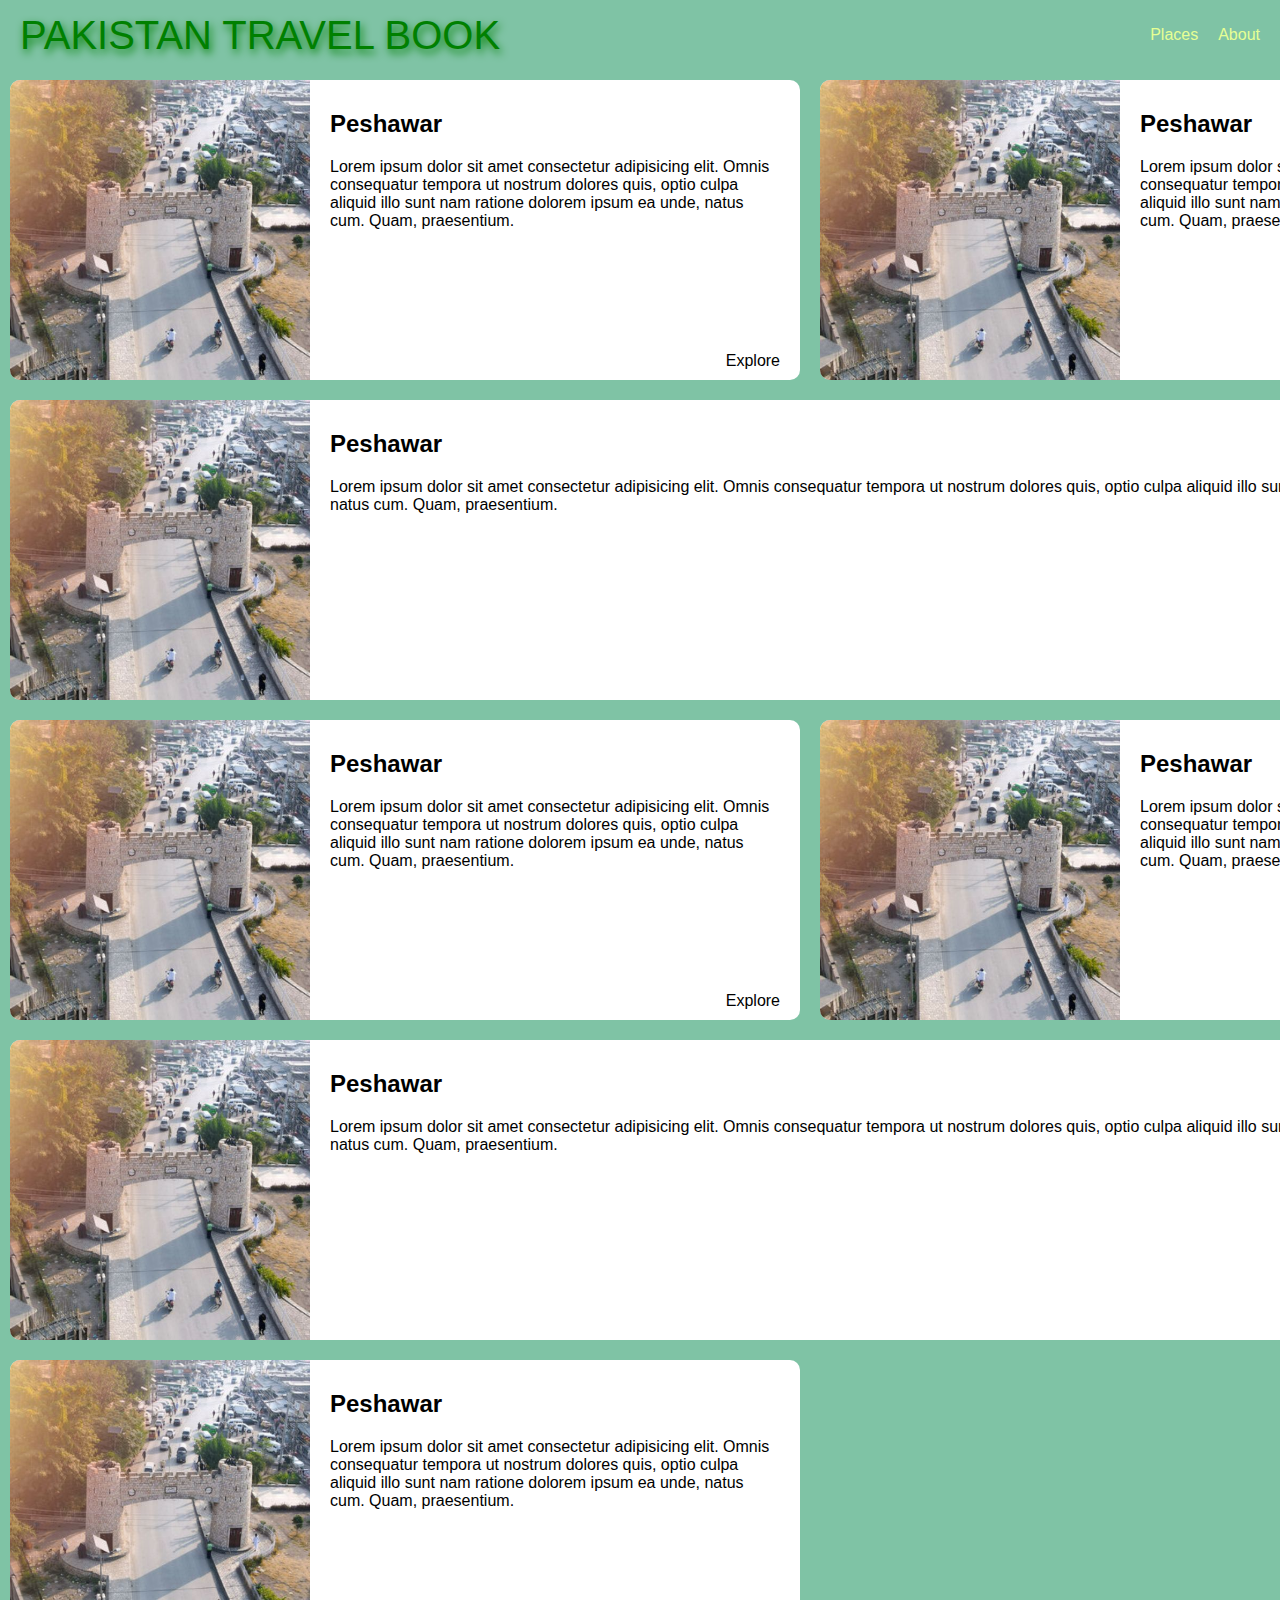
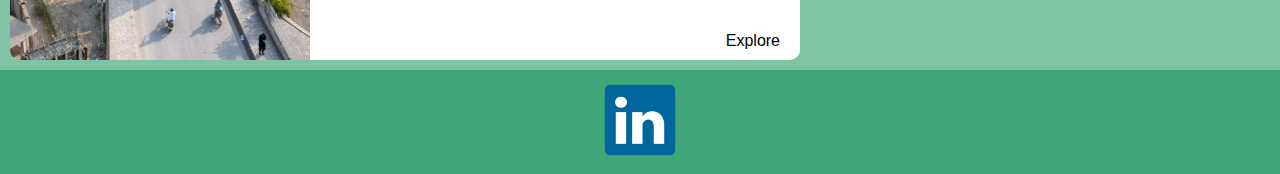
==== page2.html @ 88c08387 "all cards styled" ====
<!DOCTYPE html>
<html lang="en">
  <head>
    <meta charset="UTF-8" />
    <title>Pakistan Travel Book</title>
    <link rel="stylesheet" href="/shared.css" />
    <link rel="stylesheet" href="/page2.css" />
  </head>
  <body>
    <header>
      <div class="logo"><a href="index.html">Pakistan Travel Book</a></div>
      <nav>
        <ul>
          <li><a href="index.html">Places</a></li>
          <li><a href="index.html">About</a></li>
        </ul>
      </nav>
    </header>
    <main>
      <ul>
        <li>
          <img
            src="/assets/images/Peshawar2.jpg"
            alt="Photo of Babe Khyber Peshawar"
          />
          <div class="content">
            <div>
              <h2>Peshawar</h2>
              <p>
                Lorem ipsum dolor sit amet consectetur adipisicing elit. Omnis
                consequatur tempora ut nostrum dolores quis, optio culpa aliquid
                illo sunt nam ratione dolorem ipsum ea unde, natus cum. Quam,
                praesentium.
              </p>
            </div>
            <div class="explore">Explore</div>
          </div>
        </li>
        <li>
          <img
            src="/assets/images/Peshawar2.jpg"
            alt="Photo of Babe Khyber Peshawar"
          />
          <div class="content">
            <div>
              <h2>Peshawar</h2>
              <p>
                Lorem ipsum dolor sit amet consectetur adipisicing elit. Omnis
                consequatur tempora ut nostrum dolores quis, optio culpa aliquid
                illo sunt nam ratione dolorem ipsum ea unde, natus cum. Quam,
                praesentium.
              </p>
            </div>
            <div class="explore">Explore</div>
          </div>
        </li>
        <li>
          <img
            src="/assets/images/Peshawar2.jpg"
            alt="Photo of Babe Khyber Peshawar"
          />
          <div class="content">
            <div>
              <h2>Peshawar</h2>
              <p>
                Lorem ipsum dolor sit amet consectetur adipisicing elit. Omnis
                consequatur tempora ut nostrum dolores quis, optio culpa aliquid
                illo sunt nam ratione dolorem ipsum ea unde, natus cum. Quam,
                praesentium.
              </p>
            </div>
            <div class="explore">Explore</div>
          </div>
        </li>
        <li>
          <img
            src="/assets/images/Peshawar2.jpg"
            alt="Photo of Babe Khyber Peshawar"
          />
          <div class="content">
            <div>
              <h2>Peshawar</h2>
              <p>
                Lorem ipsum dolor sit amet consectetur adipisicing elit. Omnis
                consequatur tempora ut nostrum dolores quis, optio culpa aliquid
                illo sunt nam ratione dolorem ipsum ea unde, natus cum. Quam,
                praesentium.
              </p>
            </div>
            <div class="explore">Explore</div>
          </div>
        </li>
        <li>
          <img
            src="/assets/images/Peshawar2.jpg"
            alt="Photo of Babe Khyber Peshawar"
          />
          <div class="content">
            <div>
              <h2>Peshawar</h2>
              <p>
                Lorem ipsum dolor sit amet consectetur adipisicing elit. Omnis
                consequatur tempora ut nostrum dolores quis, optio culpa aliquid
                illo sunt nam ratione dolorem ipsum ea unde, natus cum. Quam,
                praesentium.
              </p>
            </div>
            <div class="explore">Explore</div>
          </div>
        </li>
        <li>
          <img
            src="/assets/images/Peshawar2.jpg"
            alt="Photo of Babe Khyber Peshawar"
          />
          <div class="content">
            <div>
              <h2>Peshawar</h2>
              <p>
                Lorem ipsum dolor sit amet consectetur adipisicing elit. Omnis
                consequatur tempora ut nostrum dolores quis, optio culpa aliquid
                illo sunt nam ratione dolorem ipsum ea unde, natus cum. Quam,
                praesentium.
              </p>
            </div>
            <div class="explore">Explore</div>
          </div>
        </li>
        <li>
          <img
            src="/assets/images/Peshawar2.jpg"
            alt="Photo of Babe Khyber Peshawar"
          />
          <div class="content">
            <div>
              <h2>Peshawar</h2>
              <p>
                Lorem ipsum dolor sit amet consectetur adipisicing elit. Omnis
                consequatur tempora ut nostrum dolores quis, optio culpa aliquid
                illo sunt nam ratione dolorem ipsum ea unde, natus cum. Quam,
                praesentium.
              </p>
            </div>
            <div class="explore">Explore</div>
          </div>
        </li>
      </ul>
    </main>
    <footer>
      <a href="https:www.linkedin.com/in/faizan-ahmad-25733b2b7"
        ><img src="/assets/icons/Linkedin-logo.png" alt="logo of linkedin"
      /></a>
    </footer>
  </body>
</html>
---- shared.css ----
body {
  font-family: "Montserrat", sans-serif;
  margin: 0;
}

header {
  position: absolute;
  width: 100%;
  box-sizing: border-box;
  display: flex;
  align-items: center;
  justify-content: space-between;
  padding: 10px 20px;
}

header ul {
  display: flex;
  flex-direction: row;
}

header li {
  margin-left: 20px;
}

header a {
  text-decoration: none;
  color: #e6ff94;
}

header a:hover {
  color: aqua;
}

.logo a {
  text-decoration: none;
  font-family: "Poetsen", sans-serif;
  color: green;
  font-size: 40px;
  text-transform: uppercase;
  text-shadow: 2px 4px 8px;
}

.logo a:hover {
  text-decoration: none;
  color: #006769;
  font-size: 40px;
  text-transform: uppercase;
  text-shadow: 2px 4px 8px;
}

ul {
  list-style: none;
}

footer {
  text-align: center;
  background-color: #40a578;
}

footer img {
  width: 80px;
  padding: 10px;
}
---- page2.css ----
body {
  background-color: #7fc3a5;
}

header {
  position: static;
}

li img {
  width: 300px;
  height: 300px;
  object-fit: cover;
}

main ul {
  margin: 0 auto;
  padding-inline-start: 0;
  padding: 10px 10px;
  width: 1600px;
  display: grid;
  grid-template-columns: 1fr 1fr;
  gap: 20px 20px;
}

main ul li {
  display: flex;
  margin: auto;
  background-color: white;
  border-radius: 10px;
  overflow: hidden;
}

main li:nth-of-type(3) {
  grid-column: 1 / 3;
}

main li:nth-of-type(6) {
  grid-column: 1 / 3;
}

.content {
  display: flex;
  flex-direction: column;
  justify-content: space-between;
  padding: 10px 20px;
}

.explore {
  text-align: end;
}
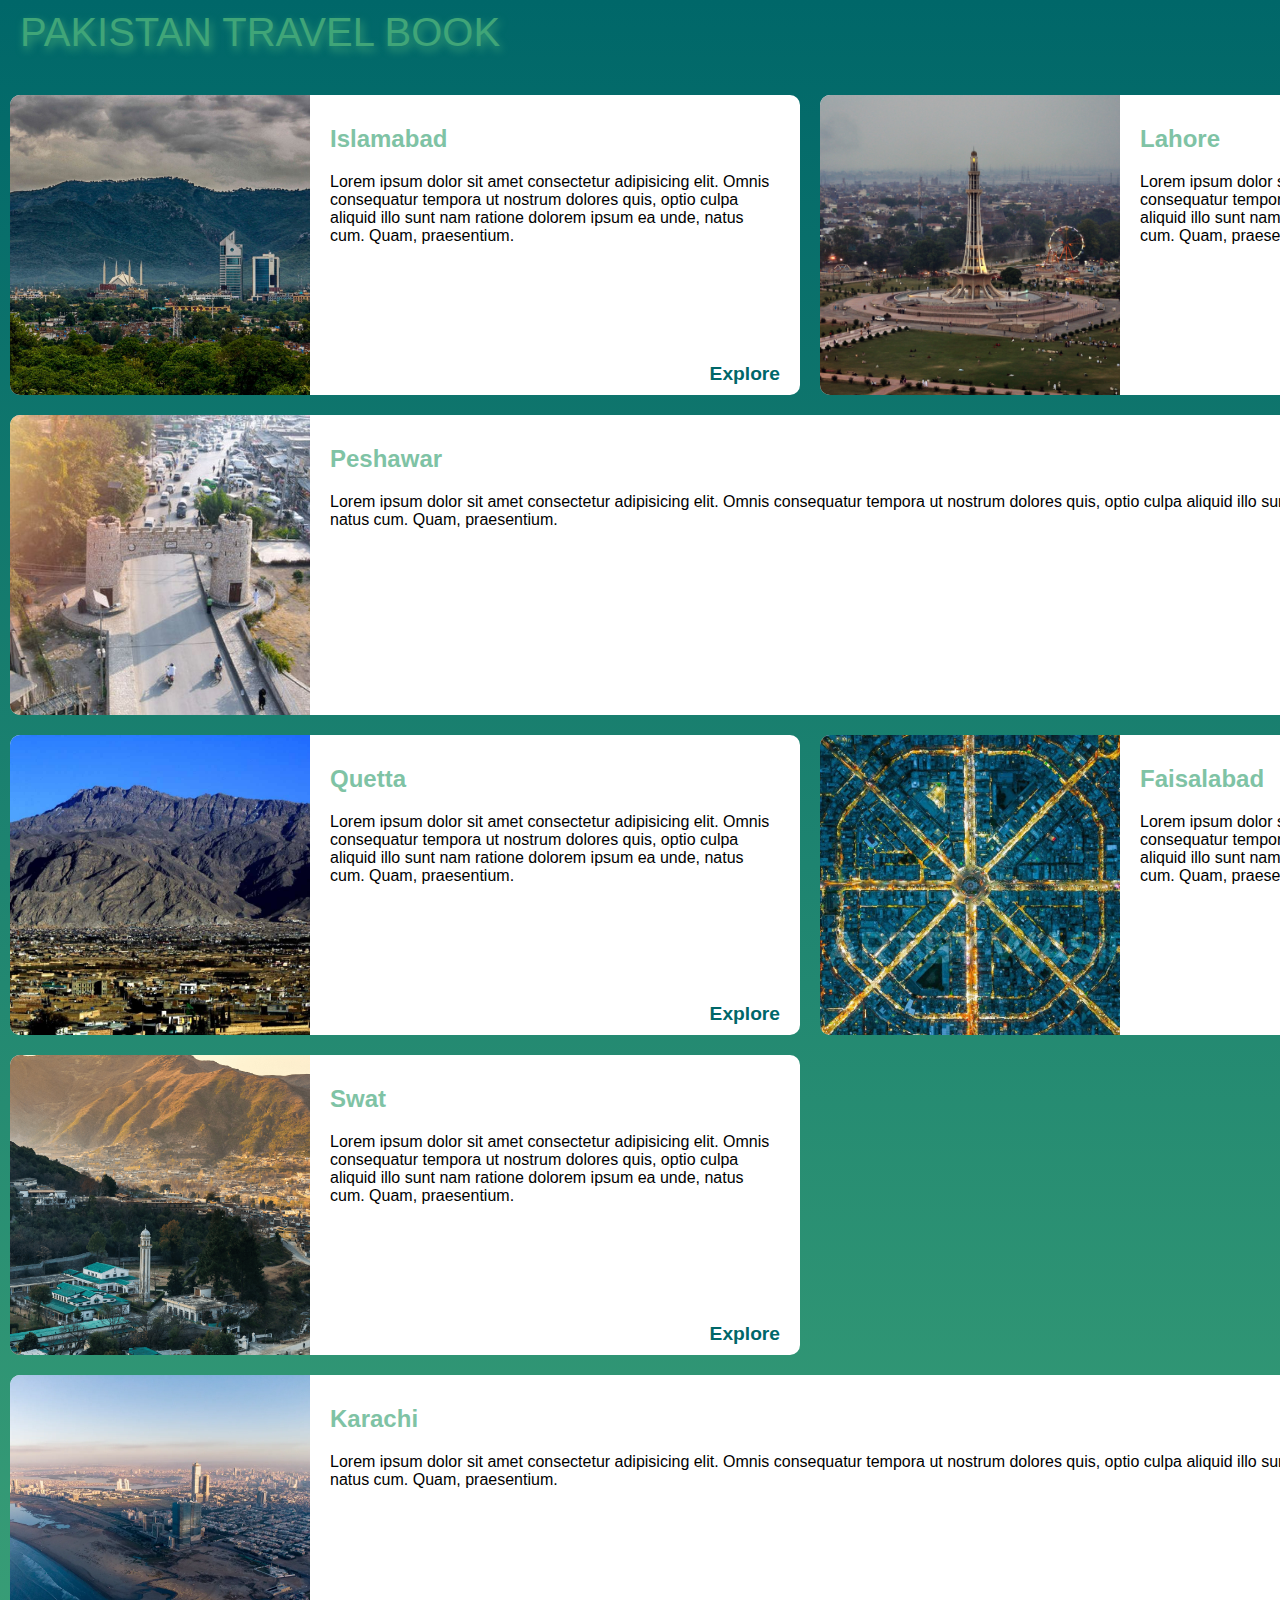
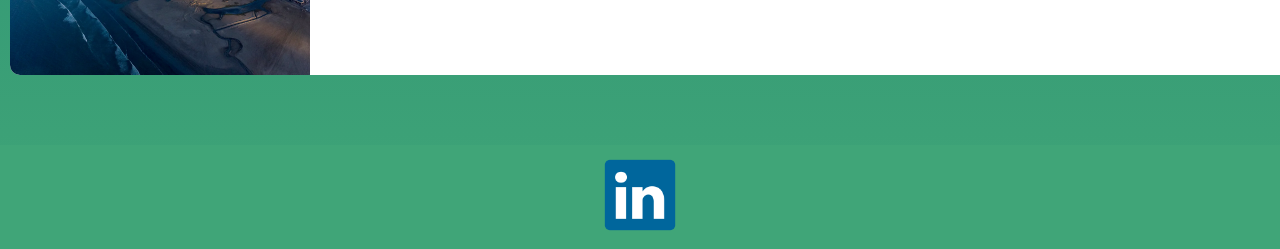
==== commit b7aeef2b: "everything styled" ====
--- a/page2.html
+++ b/page2.html
@@ -9,23 +9,17 @@
   <body>
     <header>
       <div class="logo"><a href="index.html">Pakistan Travel Book</a></div>
-      <nav>
-        <ul>
-          <li><a href="index.html">Places</a></li>
-          <li><a href="index.html">About</a></li>
-        </ul>
-      </nav>
     </header>
     <main>
       <ul>
         <li>
           <img
-            src="/assets/images/Peshawar2.jpg"
-            alt="Photo of Babe Khyber Peshawar"
+            src="/assets/images/Islamabad.jpg"
+            alt="Photo of aerial view of Islamabad"
           />
           <div class="content">
             <div>
-              <h2>Peshawar</h2>
+              <h2>Islamabad</h2>
               <p>
                 Lorem ipsum dolor sit amet consectetur adipisicing elit. Omnis
                 consequatur tempora ut nostrum dolores quis, optio culpa aliquid
@@ -33,7 +27,25 @@
                 praesentium.
               </p>
             </div>
-            <div class="explore">Explore</div>
+            <div class="explore"><a href="">Explore</a></div>
+          </div>
+        </li>
+        <li>
+          <img
+            src="/assets/images/Lahore.jpg"
+            alt="Photo Minar e Pakistan Lahore"
+          />
+          <div class="content">
+            <div>
+              <h2>Lahore</h2>
+              <p>
+                Lorem ipsum dolor sit amet consectetur adipisicing elit. Omnis
+                consequatur tempora ut nostrum dolores quis, optio culpa aliquid
+                illo sunt nam ratione dolorem ipsum ea unde, natus cum. Quam,
+                praesentium.
+              </p>
+            </div>
+            <div class="explore"><a href="">Explore</a></div>
           </div>
         </li>
         <li>
@@ -51,17 +63,14 @@
                 praesentium.
               </p>
             </div>
-            <div class="explore">Explore</div>
+            <div class="explore"><a href="">Explore</a></div>
           </div>
         </li>
         <li>
-          <img
-            src="/assets/images/Peshawar2.jpg"
-            alt="Photo of Babe Khyber Peshawar"
-          />
+          <img src="/assets/images/Quetta.png" alt="Photo of Quetta" />
           <div class="content">
             <div>
-              <h2>Peshawar</h2>
+              <h2>Quetta</h2>
               <p>
                 Lorem ipsum dolor sit amet consectetur adipisicing elit. Omnis
                 consequatur tempora ut nostrum dolores quis, optio culpa aliquid
@@ -69,17 +78,17 @@
                 praesentium.
               </p>
             </div>
-            <div class="explore">Explore</div>
+            <div class="explore"><a href="">Explore</a></div>
           </div>
         </li>
         <li>
           <img
-            src="/assets/images/Peshawar2.jpg"
+            src="/assets/images/Faisalabad.jpg"
             alt="Photo of Babe Khyber Peshawar"
           />
           <div class="content">
             <div>
-              <h2>Peshawar</h2>
+              <h2>Faisalabad</h2>
               <p>
                 Lorem ipsum dolor sit amet consectetur adipisicing elit. Omnis
                 consequatur tempora ut nostrum dolores quis, optio culpa aliquid
@@ -87,17 +96,14 @@
                 praesentium.
               </p>
             </div>
-            <div class="explore">Explore</div>
+            <div class="explore"><a href="">Explore</a></div>
           </div>
         </li>
         <li>
-          <img
-            src="/assets/images/Peshawar2.jpg"
-            alt="Photo of Babe Khyber Peshawar"
-          />
+          <img src="/assets/images/Swat.png" alt="Photo of Swat" />
           <div class="content">
             <div>
-              <h2>Peshawar</h2>
+              <h2>Swat</h2>
               <p>
                 Lorem ipsum dolor sit amet consectetur adipisicing elit. Omnis
                 consequatur tempora ut nostrum dolores quis, optio culpa aliquid
@@ -105,17 +111,14 @@
                 praesentium.
               </p>
             </div>
-            <div class="explore">Explore</div>
+            <div class="explore"><a href="">Explore</a></div>
           </div>
         </li>
         <li>
-          <img
-            src="/assets/images/Peshawar2.jpg"
-            alt="Photo of Babe Khyber Peshawar"
-          />
+          <img src="/assets/images/Karachi.webp" alt="Photo of Karachi" />
           <div class="content">
             <div>
-              <h2>Peshawar</h2>
+              <h2>Karachi</h2>
               <p>
                 Lorem ipsum dolor sit amet consectetur adipisicing elit. Omnis
                 consequatur tempora ut nostrum dolores quis, optio culpa aliquid
@@ -123,25 +126,7 @@
                 praesentium.
               </p>
             </div>
-            <div class="explore">Explore</div>
-          </div>
-        </li>
-        <li>
-          <img
-            src="/assets/images/Peshawar2.jpg"
-            alt="Photo of Babe Khyber Peshawar"
-          />
-          <div class="content">
-            <div>
-              <h2>Peshawar</h2>
-              <p>
-                Lorem ipsum dolor sit amet consectetur adipisicing elit. Omnis
-                consequatur tempora ut nostrum dolores quis, optio culpa aliquid
-                illo sunt nam ratione dolorem ipsum ea unde, natus cum. Quam,
-                praesentium.
-              </p>
-            </div>
-            <div class="explore">Explore</div>
+            <div class="explore"><a href="">Explore</a></div>
           </div>
         </li>
       </ul>
--- a/shared.css
+++ b/shared.css
@@ -24,7 +24,8 @@
 
 header a {
   text-decoration: none;
-  color: #e6ff94;
+  color: white;
+  font-size: 20px;
 }
 
 header a:hover {
@@ -34,7 +35,7 @@
 .logo a {
   text-decoration: none;
   font-family: "Poetsen", sans-serif;
-  color: green;
+  color: #40a578;
   font-size: 40px;
   text-transform: uppercase;
   text-shadow: 2px 4px 8px;
@@ -42,7 +43,7 @@
 
 .logo a:hover {
   text-decoration: none;
-  color: #006769;
+  color: white;
   font-size: 40px;
   text-transform: uppercase;
   text-shadow: 2px 4px 8px;
--- a/page2.css
+++ b/page2.css
@@ -1,5 +1,5 @@
 body {
-  background-color: #7fc3a5;
+  background: linear-gradient(180deg, #006769, #40a578);
 }
 
 header {
@@ -12,8 +12,13 @@
   object-fit: cover;
 }
 
+main ul li h2 {
+  color: #7fc3a5;
+  font-weight: bold;
+}
+
 main ul {
-  margin: 0 auto;
+  margin: 20px auto 60px auto;
   padding-inline-start: 0;
   padding: 10px 10px;
   width: 1600px;
@@ -34,7 +39,7 @@
   grid-column: 1 / 3;
 }
 
-main li:nth-of-type(6) {
+main li:nth-of-type(7) {
   grid-column: 1 / 3;
 }
 
@@ -48,3 +53,15 @@
 .explore {
   text-align: end;
 }
+
+.explore a {
+  text-decoration: none;
+  color: #006769;
+  font-size: larger;
+  font-weight: bold;
+}
+
+.explore a:hover {
+  color: aqua;
+  font-size: larger;
+}
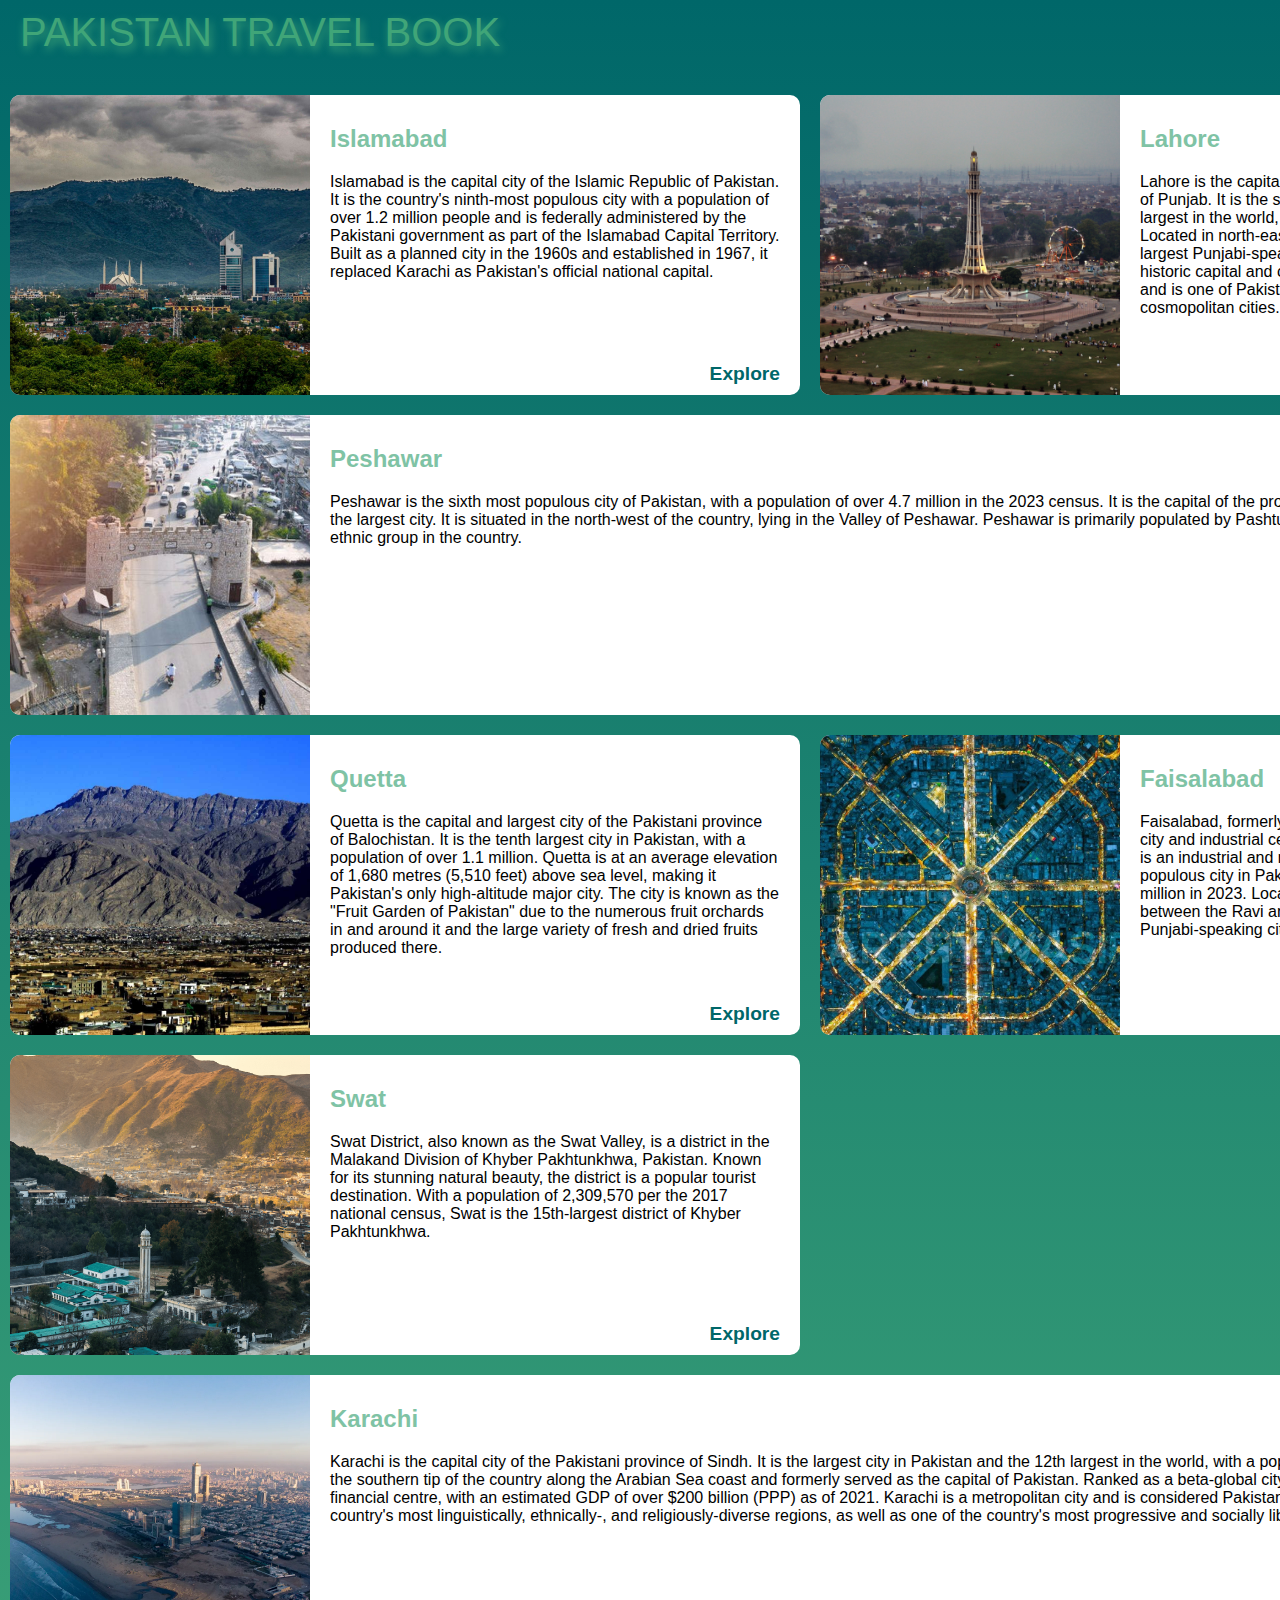
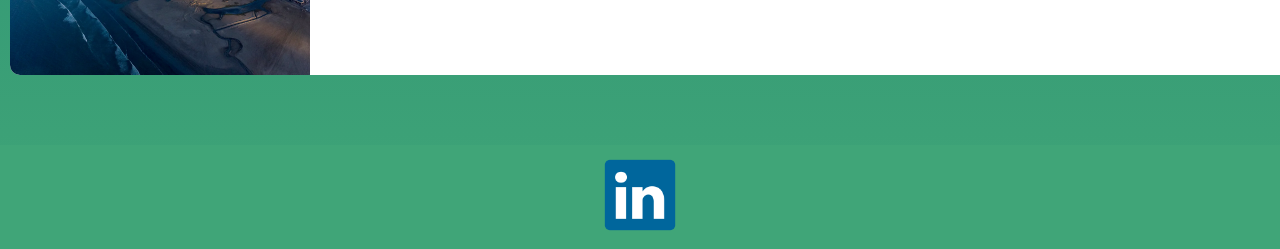
==== commit e7dade7c: "Pakistan Travel Book Completed" ====
--- a/page2.html
+++ b/page2.html
@@ -8,7 +8,7 @@
   </head>
   <body>
     <header>
-      <div class="logo"><a href="index.html">Pakistan Travel Book</a></div>
+      <div class="logo"><a href="/index.html">Pakistan Travel Book</a></div>
     </header>
     <main>
       <ul>
@@ -21,13 +21,18 @@
             <div>
               <h2>Islamabad</h2>
               <p>
-                Lorem ipsum dolor sit amet consectetur adipisicing elit. Omnis
-                consequatur tempora ut nostrum dolores quis, optio culpa aliquid
-                illo sunt nam ratione dolorem ipsum ea unde, natus cum. Quam,
-                praesentium.
+                Islamabad is the capital city of the Islamic Republic of
+                Pakistan. It is the country's ninth-most populous city with a
+                population of over 1.2 million people and is federally
+                administered by the Pakistani government as part of the
+                Islamabad Capital Territory. Built as a planned city in the
+                1960s and established in 1967, it replaced Karachi as Pakistan's
+                official national capital.
               </p>
             </div>
-            <div class="explore"><a href="">Explore</a></div>
+            <div class="explore">
+              <a href="https://en.wikipedia.org/wiki/Islamabad">Explore</a>
+            </div>
           </div>
         </li>
         <li>
@@ -39,13 +44,19 @@
             <div>
               <h2>Lahore</h2>
               <p>
-                Lorem ipsum dolor sit amet consectetur adipisicing elit. Omnis
-                consequatur tempora ut nostrum dolores quis, optio culpa aliquid
-                illo sunt nam ratione dolorem ipsum ea unde, natus cum. Quam,
-                praesentium.
+                Lahore is the capital and largest city of the Pakistani province
+                of Punjab. It is the second largest city in Pakistan and 26th
+                largest in the world, with a population of over 13 million.
+                Located in north-eastern Punjab along the River Ravi, it is the
+                largest Punjabi-speaking city in the world. It has been the
+                historic capital and cultural centre of the wider Punjab region
+                and is one of Pakistan's most socially liberal, progressive, and
+                cosmopolitan cities.
               </p>
             </div>
-            <div class="explore"><a href="">Explore</a></div>
+            <div class="explore">
+              <a href="https://en.wikipedia.org/wiki/Lahore">Explore</a>
+            </div>
           </div>
         </li>
         <li>
@@ -57,13 +68,18 @@
             <div>
               <h2>Peshawar</h2>
               <p>
-                Lorem ipsum dolor sit amet consectetur adipisicing elit. Omnis
-                consequatur tempora ut nostrum dolores quis, optio culpa aliquid
-                illo sunt nam ratione dolorem ipsum ea unde, natus cum. Quam,
-                praesentium.
+                Peshawar is the sixth most populous city of Pakistan, with a
+                population of over 4.7 million in the 2023 census. It is the
+                capital of the province of Khyber Pakhtunkhwa, where it is the
+                largest city. It is situated in the north-west of the country,
+                lying in the Valley of Peshawar. Peshawar is primarily populated
+                by Pashtuns, who comprise the second-largest ethnic group in the
+                country.
               </p>
             </div>
-            <div class="explore"><a href="">Explore</a></div>
+            <div class="explore">
+              <a href="https://en.wikipedia.org/wiki/Peshawar">Explore</a>
+            </div>
           </div>
         </li>
         <li>
@@ -72,31 +88,39 @@
             <div>
               <h2>Quetta</h2>
               <p>
-                Lorem ipsum dolor sit amet consectetur adipisicing elit. Omnis
-                consequatur tempora ut nostrum dolores quis, optio culpa aliquid
-                illo sunt nam ratione dolorem ipsum ea unde, natus cum. Quam,
-                praesentium.
+                Quetta is the capital and largest city of the Pakistani province
+                of Balochistan. It is the tenth largest city in Pakistan, with a
+                population of over 1.1 million. Quetta is at an average
+                elevation of 1,680 metres (5,510 feet) above sea level, making
+                it Pakistan's only high-altitude major city. The city is known
+                as the "Fruit Garden of Pakistan" due to the numerous fruit
+                orchards in and around it and the large variety of fresh and
+                dried fruits produced there.
               </p>
             </div>
-            <div class="explore"><a href="">Explore</a></div>
+            <div class="explore">
+              <a href="https://en.wikipedia.org/wiki/Quetta">Explore</a>
+            </div>
           </div>
         </li>
         <li>
-          <img
-            src="/assets/images/Faisalabad.jpg"
-            alt="Photo of Babe Khyber Peshawar"
-          />
+          <img src="/assets/images/Faisalabad.jpg" alt="Photo of Faisalabad" />
           <div class="content">
             <div>
               <h2>Faisalabad</h2>
               <p>
-                Lorem ipsum dolor sit amet consectetur adipisicing elit. Omnis
-                consequatur tempora ut nostrum dolores quis, optio culpa aliquid
-                illo sunt nam ratione dolorem ipsum ea unde, natus cum. Quam,
-                praesentium.
+                Faisalabad, formerly known as Lyallpur is the second largest
+                city and industrial centre of the Pakistani province of Punjab.
+                It is an industrial and metropolitan hub, being the third most
+                populous city in Pakistan, with an estimated population of 3.7
+                million in 2023. Located in central Punjab's Rachna Do'āb,
+                between the Ravi and Chenab rivers, it is the second-largest
+                Punjabi-speaking city in the world.
               </p>
             </div>
-            <div class="explore"><a href="">Explore</a></div>
+            <div class="explore">
+              <a href="https://en.wikipedia.org/wiki/Faisalabad">Explore</a>
+            </div>
           </div>
         </li>
         <li>
@@ -105,13 +129,17 @@
             <div>
               <h2>Swat</h2>
               <p>
-                Lorem ipsum dolor sit amet consectetur adipisicing elit. Omnis
-                consequatur tempora ut nostrum dolores quis, optio culpa aliquid
-                illo sunt nam ratione dolorem ipsum ea unde, natus cum. Quam,
-                praesentium.
+                Swat District, also known as the Swat Valley, is a district in
+                the Malakand Division of Khyber Pakhtunkhwa, Pakistan. Known for
+                its stunning natural beauty, the district is a popular tourist
+                destination. With a population of 2,309,570 per the 2017
+                national census, Swat is the 15th-largest district of Khyber
+                Pakhtunkhwa.
               </p>
             </div>
-            <div class="explore"><a href="">Explore</a></div>
+            <div class="explore">
+              <a href="https://en.wikipedia.org/wiki/Swat_District">Explore</a>
+            </div>
           </div>
         </li>
         <li>
@@ -120,13 +148,23 @@
             <div>
               <h2>Karachi</h2>
               <p>
-                Lorem ipsum dolor sit amet consectetur adipisicing elit. Omnis
-                consequatur tempora ut nostrum dolores quis, optio culpa aliquid
-                illo sunt nam ratione dolorem ipsum ea unde, natus cum. Quam,
-                praesentium.
+                Karachi is the capital city of the Pakistani province of Sindh.
+                It is the largest city in Pakistan and the 12th largest in the
+                world, with a population of over 20 million. It is situated at
+                the southern tip of the country along the Arabian Sea coast and
+                formerly served as the capital of Pakistan. Ranked as a
+                beta-global city, it is Pakistan's premier industrial and
+                financial centre, with an estimated GDP of over $200 billion
+                (PPP) as of 2021. Karachi is a metropolitan city and is
+                considered Pakistan's most cosmopolitan city, and among the
+                country's most linguistically, ethnically-, and
+                religiously-diverse regions, as well as one of the country's
+                most progressive and socially liberal cities.
               </p>
             </div>
-            <div class="explore"><a href="">Explore</a></div>
+            <div class="explore">
+              <a href="https://en.wikipedia.org/wiki/Karachi">Explore</a>
+            </div>
           </div>
         </li>
       </ul>
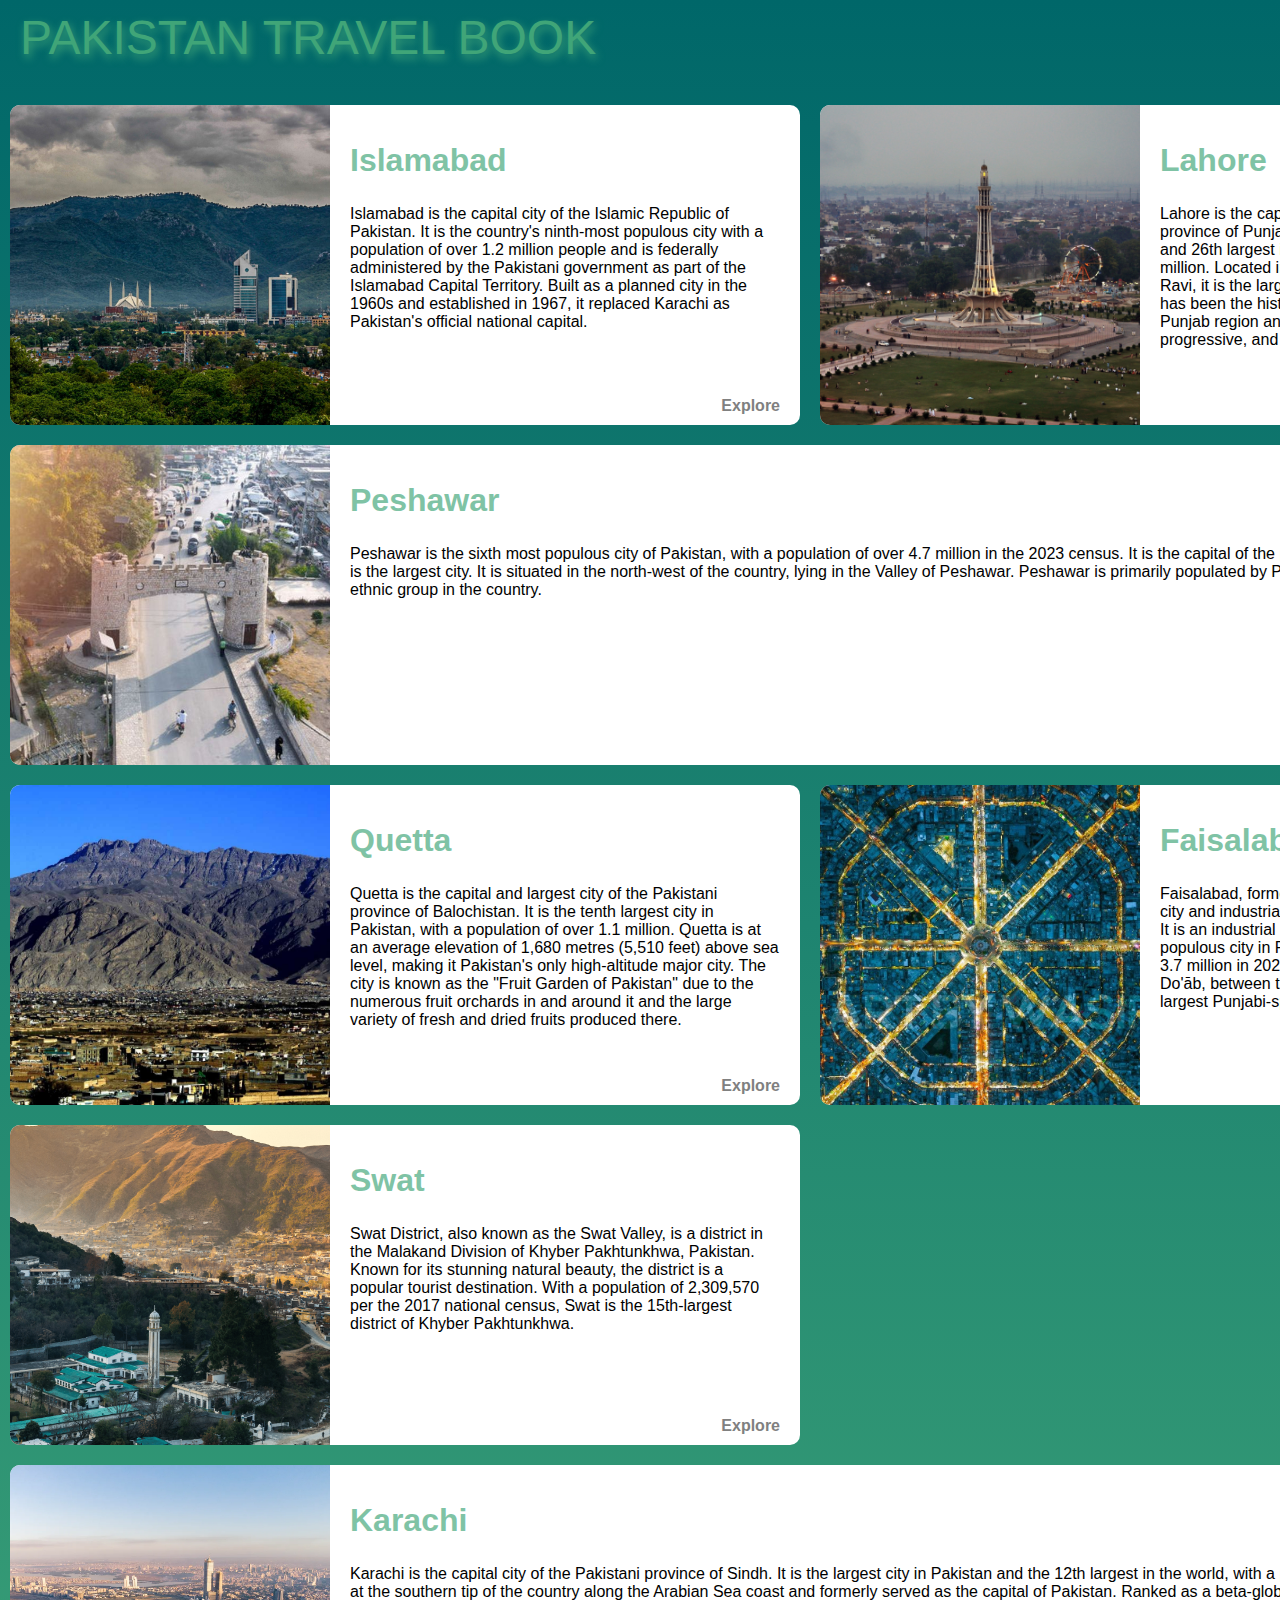
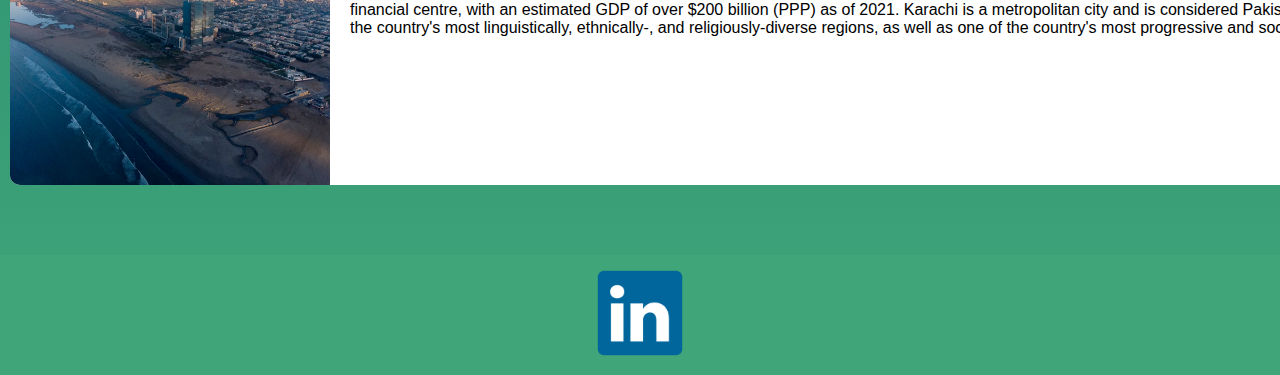
==== commit 81ce0df1: "meta added to both" ====
--- a/page2.html
+++ b/page2.html
@@ -1,20 +1,21 @@
 <!DOCTYPE html>
 <html lang="en">
   <head>
+    <meta name="viewport" content="width=device-width, initial-scale=1.0" />
     <meta charset="UTF-8" />
     <title>Pakistan Travel Book</title>
-    <link rel="stylesheet" href="/shared.css" />
-    <link rel="stylesheet" href="/page2.css" />
+    <link rel="stylesheet" href="shared.css" />
+    <link rel="stylesheet" href="page2.css" />
   </head>
   <body>
     <header>
-      <div class="logo"><a href="/index.html">Pakistan Travel Book</a></div>
+      <div class="logo"><a href="index.html">Pakistan Travel Book</a></div>
     </header>
     <main>
       <ul>
         <li>
           <img
-            src="/assets/images/Islamabad.jpg"
+            src="assets/images/Islamabad.jpg"
             alt="Photo of aerial view of Islamabad"
           />
           <div class="content">
@@ -37,7 +38,7 @@
         </li>
         <li>
           <img
-            src="/assets/images/Lahore.jpg"
+            src="assets/images/Lahore.jpg"
             alt="Photo Minar e Pakistan Lahore"
           />
           <div class="content">
@@ -61,7 +62,7 @@
         </li>
         <li>
           <img
-            src="/assets/images/Peshawar2.jpg"
+            src="assets/images/Peshawar2.jpg"
             alt="Photo of Babe Khyber Peshawar"
           />
           <div class="content">
@@ -83,7 +84,7 @@
           </div>
         </li>
         <li>
-          <img src="/assets/images/Quetta.png" alt="Photo of Quetta" />
+          <img src="assets/images/Quetta.png" alt="Photo of Quetta" />
           <div class="content">
             <div>
               <h2>Quetta</h2>
@@ -104,7 +105,7 @@
           </div>
         </li>
         <li>
-          <img src="/assets/images/Faisalabad.jpg" alt="Photo of Faisalabad" />
+          <img src="assets/images/Faisalabad.jpg" alt="Photo of Faisalabad" />
           <div class="content">
             <div>
               <h2>Faisalabad</h2>
@@ -124,7 +125,7 @@
           </div>
         </li>
         <li>
-          <img src="/assets/images/Swat.png" alt="Photo of Swat" />
+          <img src="assets/images/Swat.png" alt="Photo of Swat" />
           <div class="content">
             <div>
               <h2>Swat</h2>
@@ -143,7 +144,7 @@
           </div>
         </li>
         <li>
-          <img src="/assets/images/Karachi.webp" alt="Photo of Karachi" />
+          <img src="assets/images/Karachi.webp" alt="Photo of Karachi" />
           <div class="content">
             <div>
               <h2>Karachi</h2>
@@ -170,8 +171,8 @@
       </ul>
     </main>
     <footer>
-      <a href="https:www.linkedin.com/in/faizan-ahmad-25733b2b7"
-        ><img src="/assets/icons/Linkedin-logo.png" alt="logo of linkedin"
+      <a href="https://linkedin.com/in/faizan-ahmad-25733b2b7"
+        ><img src="assets/icons/Linkedin-logo.png" alt="logo of linkedin"
       /></a>
     </footer>
   </body>
--- a/shared.css
+++ b/shared.css
@@ -1,6 +1,9 @@
 body {
   font-family: "Montserrat", sans-serif;
   margin: 0;
+}
+p {
+  font-size: 1rem;
 }
 
 header {
@@ -25,7 +28,7 @@
 header a {
   text-decoration: none;
   color: white;
-  font-size: 20px;
+  font-size: 1.5rem;
 }
 
 header a:hover {
@@ -36,7 +39,7 @@
   text-decoration: none;
   font-family: "Poetsen", sans-serif;
   color: #40a578;
-  font-size: 40px;
+  font-size: 3rem;
   text-transform: uppercase;
   text-shadow: 2px 4px 8px;
 }
@@ -44,7 +47,6 @@
 .logo a:hover {
   text-decoration: none;
   color: white;
-  font-size: 40px;
   text-transform: uppercase;
   text-shadow: 2px 4px 8px;
 }
@@ -59,6 +61,16 @@
 }
 
 footer img {
-  width: 80px;
+  width: 6rem;
   padding: 10px;
 }
+
+@media (max-width: 768px) {
+  .logo a {
+    font-size: 2rem;
+  }
+
+  header a {
+    font-size: 1.2rem;
+  }
+}
--- a/page2.css
+++ b/page2.css
@@ -6,25 +6,26 @@
   position: static;
 }
 
-li img {
-  width: 300px;
-  height: 300px;
-  object-fit: cover;
-}
-
-main ul li h2 {
-  color: #7fc3a5;
-  font-weight: bold;
-}
-
 main ul {
   margin: 20px auto 60px auto;
   padding-inline-start: 0;
   padding: 10px 10px;
   width: 1600px;
   display: grid;
-  grid-template-columns: 1fr 1fr;
+  grid-template-columns: 1.5fr 1.5fr;
   gap: 20px 20px;
+}
+
+li img {
+  width: 20em;
+  height: 20em;
+  object-fit: cover;
+}
+
+main ul li h2 {
+  font-size: 2rem;
+  color: #7fc3a5;
+  font-weight: bold;
 }
 
 main ul li {
@@ -56,12 +57,73 @@
 
 .explore a {
   text-decoration: none;
-  color: #006769;
-  font-size: larger;
+  color: grey;
+  background-color: white;
+  font-size: 1rem;
   font-weight: bold;
 }
 
 .explore a:hover {
-  color: aqua;
-  font-size: larger;
+  color: #7fc3a5;
 }
+
+@media (max-width: 768px) {
+  main ul {
+    margin: 20px auto 60px auto;
+    padding-inline-start: 0;
+    padding: 10px 10px;
+    width: 70%;
+    display: grid;
+    grid-template-columns: 1fr;
+  }
+
+  main ul li {
+    display: block;
+  }
+
+  main ul li h2 {
+    margin: 0;
+  }
+  main li:nth-of-type(3) {
+    grid-column: 1 / 2;
+  }
+
+  main li:nth-of-type(7) {
+    grid-column: 1 / 2;
+  }
+
+  li img {
+    width: 100%;
+    margin-bottom: 0;
+  }
+}
+@media (max-width: 900px) {
+  main ul {
+    margin: 20px auto 60px auto;
+    padding-inline-start: 0;
+    padding: 10px 10px;
+    width: 70%;
+    display: grid;
+    grid-template-columns: 1fr;
+  }
+
+  main ul li {
+    display: block;
+  }
+
+  main ul li h2 {
+    margin: 0;
+  }
+  main li:nth-of-type(3) {
+    grid-column: 1 / 2;
+  }
+
+  main li:nth-of-type(7) {
+    grid-column: 1 / 2;
+  }
+
+  li img {
+    width: 100%;
+    margin-bottom: 0;
+  }
+}
